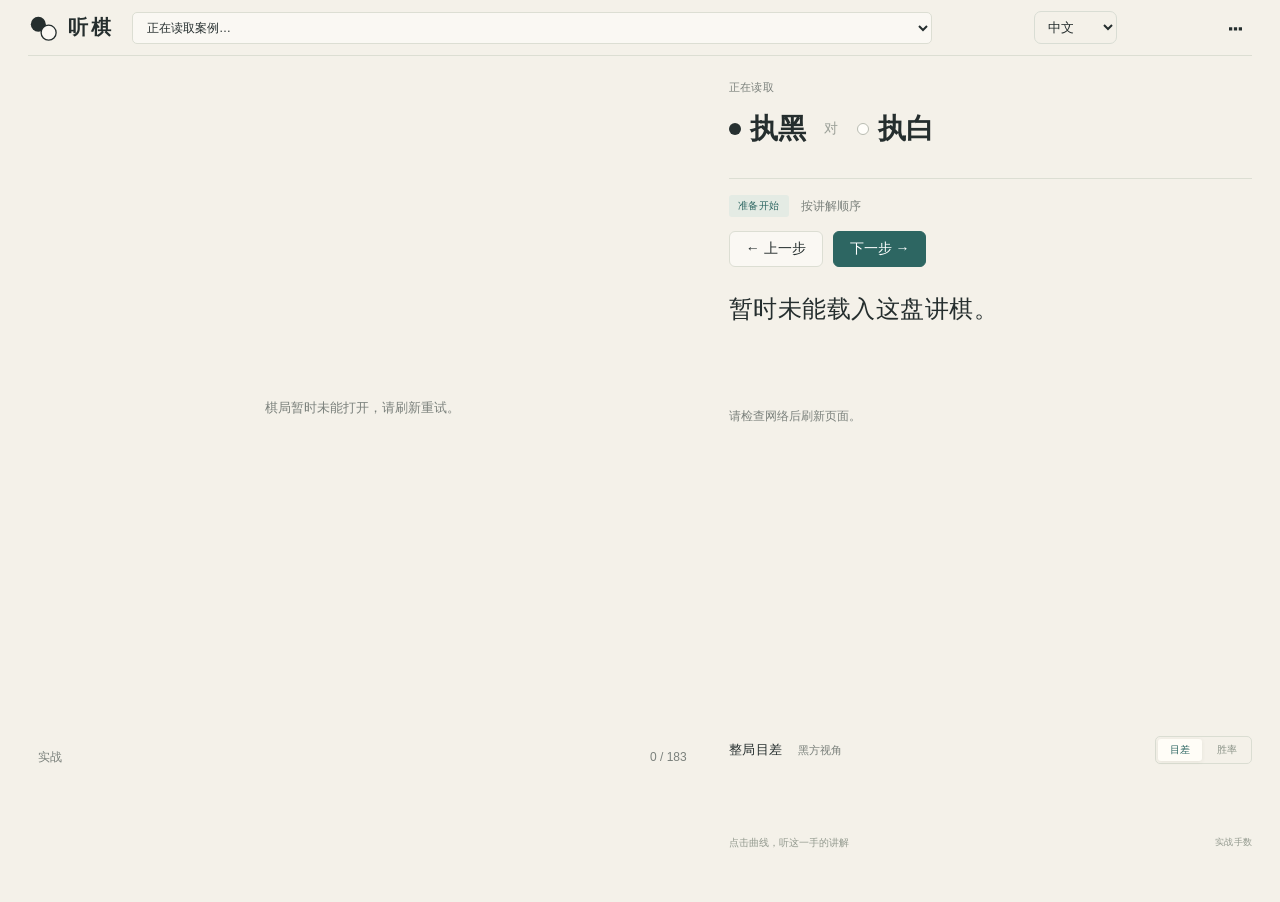
==== index.html @ 72b64e88 "Make review manual, spacious, and automatically resumed" ====
<!doctype html>
<html lang="zh-CN">
<head>
<meta charset="utf-8">
<meta name="viewport" content="width=device-width,initial-scale=1">
<meta name="theme-color" content="#f4f1e9">
<meta name="description" content="逐步审阅棋局与变化，直接修改讲解，自动保存修改与上次位置。">
<title>听棋 · 申真谞与杨楷文</title>
<link rel="icon" href="favicon.svg" type="image/svg+xml">
<link rel="stylesheet" href="styles.css?v=20261025-review-layout2">
</head>
<body>
<div class="app">
<header class="topbar">
  <a class="brand" href="./" aria-label="听棋首页"><svg viewBox="0 0 32 32" aria-hidden="true"><circle cx="11" cy="12" r="8" fill="currentColor"/><circle cx="22" cy="21" r="8" fill="#faf8f3" stroke="currentColor" stroke-width="1.4"/></svg><span>听棋</span></a>
  <label class="case-picker"><span class="sr-only">选择讲棋案例</span><select id="case-select" aria-label="选择讲棋案例"><option>正在读取案例…</option></select></label>
  <select id="language" class="language-picker" aria-label="讲解语言 / Language"><option value="zh">中文</option><option value="en">English</option></select>
  <details class="tools-menu"><summary aria-label="更多工具">⋯</summary><div class="tools-menu-content">
    <a id="video-link" target="_blank" rel="noopener">原视频 ↗</a>
    <button id="review-toggle" type="button" aria-pressed="false">备选原话与落点修正</button>
    <button id="backup-review" type="button" title="保存一份修改备份，换电脑时可恢复">备份修改</button>
    <button id="restore-review" type="button">恢复修改备份</button>
    <button id="source-button" type="button">棋谱与分析来源</button>
  </div></details>
</header>
<main class="workspace" aria-label="棋谱审阅">
  <section class="board-stage" aria-label="只读棋盘">
    <div id="board" class="board-host"><p class="loading" role="status">正在打开棋局…</p></div>
    <div class="board-foot"><span id="board-context">实战</span><span id="board-move">0 / 183</span></div>
  </section>
  <aside class="lecture-panel">
    <div class="game-heading"><p class="eyebrow"><span id="game-event">正在读取</span> <span id="game-date"></span></p>
      <h1><span><i class="stone-dot black"></i><span id="black-name">执黑</span></span><em>对</em><span><i class="stone-dot white"></i><span id="white-name">执白</span></span></h1>
      <p id="game-result" class="game-result"></p>
    </div>
    <section class="transcript" aria-label="当前讲解">
      <div class="caption-top"><span id="segment-badge" class="badge">准备开始</span><span id="segment-label" class="segment-label">按讲解顺序</span></div>
      <nav class="review-navigation" aria-label="手动切换讲解"><button id="previous" type="button" aria-label="上一步">← 上一步</button><button id="next" type="button" aria-label="下一步">下一步 →</button><span id="review-progress" class="review-progress" role="status"></span></nav>
      <p id="comment" class="comment" aria-live="polite" contenteditable="plaintext-only" role="textbox" aria-label="直接编辑当前注释" aria-multiline="true" spellcheck="false">从实战到变化，跟着讲解一路看下去。</p>
      <p id="segment-detail" class="segment-detail"></p>
    </section>
    <section class="key-section" aria-label="关键手快捷入口"><div class="section-heading"><h2 id="key-heading">从关键手看起</h2><span id="key-hint">点击直接跳转</span></div><div id="key-moves" class="key-grid"></div></section>
  </aside>
</main>
<section class="analysis" aria-label="全局形势与跳转">
  <div class="analysis-heading"><div><h2 id="chart-heading">整局目差</h2><span id="evaluation">黑方视角</span></div><div class="chart-modes" role="group" aria-label="曲线类型"><button id="mode-score" type="button" aria-pressed="true">目差</button><button id="mode-winrate" type="button" aria-pressed="false">胜率</button></div></div>
  <div id="chart-wrap" class="chart-wrap"><svg id="chart" viewBox="0 0 1100 98" preserveAspectRatio="none" tabindex="0" role="slider" aria-label="形势曲线，点击或左右键选择实战手数" aria-valuemin="1" aria-valuemax="183" aria-valuenow="1"></svg><div id="chart-tooltip" class="chart-tooltip" hidden></div></div>
  <div class="analysis-foot"><span id="analysis-hint">点击曲线，听这一手的讲解</span><span id="analysis-credit">实战手数</span></div>
</section>
</div>
<dialog id="review-tools-dialog"><div class="dialog-top"><h2>备选原话与落点修正</h2><button id="close-review-tools" type="button" aria-label="关闭辅助工具">×</button></div><section id="review-editor" aria-label="人工配句与注释编辑" hidden></section></dialog>
<dialog id="source-dialog" aria-labelledby="source-title">
  <div class="dialog-top"><h2 id="source-title">关于这盘讲棋</h2><button id="close-source" class="icon-button" type="button" aria-label="关闭">×</button></div>
  <p>讲解文字整理自明玥谈棋，按讲解顺序播放实战与变化。棋盘只用于观看。</p>
  <p>当前使用中英文本讲解，暂停合成配音。开场和收尾不进入棋局注释；棋手姓名在注释中改为黑白双方，原始转录和修改记录另存备查。英文为原注释的翻译，仍待人工审阅。</p>
  <dl><div><dt>当前内容</dt><dd id="coverage"></dd></div><div><dt>形势分析</dt><dd id="analysis-description"></dd></div></dl>
  <p class="source-links"><a id="analysis-source" target="_blank" rel="noopener">分析来源 ↗</a><a id="game-source" target="_blank" rel="noopener">实战棋谱 ↗</a><a id="lecture-source" target="_blank" rel="noopener">讲解来源 ↗</a><a id="sgf-download" download>下载注释谱 ↓</a></p>
  <p class="fine-print">原话与手数对应仍供人工审阅。讲者提到的AI数值保留在原文中，与图表的数据分别注明来源。</p>
</dialog>
<div id="notice" class="notice" role="status" hidden></div>
<script type="module" src="app.mjs?v=20261025-review-layout2"></script>
</body>
</html>
---- styles.css ----
:root{color-scheme:light;--paper:#f4f1e9;--panel:#faf8f3;--ink:#252e2e;--muted:#7b817c;--line:#dcded3;--accent:#2d6662;--soft:#e4ebe4;--loss:#b86643;font-family:Inter,"Segoe UI","Microsoft YaHei",sans-serif}*{box-sizing:border-box}body{margin:0;background:var(--paper);color:var(--ink)}button,input,select{font:inherit}button,a,input,select{-webkit-tap-highlight-color:transparent}button{cursor:pointer}button:focus-visible,a:focus-visible,input:focus-visible,select:focus-visible,svg:focus-visible{outline:2px solid var(--accent);outline-offset:4px}button:disabled{opacity:.3;cursor:default}button{border:0;color:inherit;background:transparent}a{color:var(--accent)}.app{max-width:1600px;margin:auto;height:100dvh;min-height:620px;display:grid;grid-template-rows:64px minmax(0,1fr)174px}.topbar{margin:0 40px;border-bottom:1px solid var(--line);display:flex;align-items:center;gap:26px}.brand{color:var(--ink);text-decoration:none;display:flex;align-items:center;gap:10px;font-size:20px;font-weight:650;letter-spacing:3px}.brand svg{height:30px;width:30px}.topline{color:var(--muted);font-size:12px;letter-spacing:1.5px}.text-button{margin-left:auto;color:var(--muted);font-size:12px;padding:10px 0}.text-button span{margin-left:8px}.workspace{min-height:0;padding:24px 40px 8px;display:grid;grid-template-columns:minmax(0,1.3fr) minmax(320px,.85fr);grid-template-rows:minmax(0,1fr)52px;gap:12px 40px}.board-stage{position:relative;min-height:0;padding-bottom:24px;display:flex;align-items:center;justify-content:center}.board-host{height:100%;width:100%;display:flex;align-items:center;justify-content:center}.board-host>svg{height:100%;width:100%;max-width:690px;overflow:visible;user-select:none}.board-foot{position:absolute;bottom:0;left:50%;transform:translateX(-50%);width:min(100%,630px);display:flex;align-items:center;justify-content:space-between;padding:0 16px;color:var(--muted);font-size:11px;font-variant-numeric:tabular-nums}.lecture-panel{min-height:0;display:flex;flex-direction:column;padding:8px 2px 0}.eyebrow{font-size:11px;letter-spacing:1px;color:var(--muted);margin:0 0 15px}.eyebrow span{letter-spacing:.4px;margin-left:16px}h1{font-size:28px;letter-spacing:.3px;display:flex;align-items:center;gap:18px;margin:0;font-weight:600}h1>span{display:flex;align-items:center;gap:9px}h1 em{font-weight:400;font-size:14px;color:#9ba098;font-style:normal}.stone-dot{width:12px;height:12px;display:inline-block;flex:none;border-radius:50%}.stone-dot.black{background:#263030}.stone-dot.white{background:#fffefa;border:1px solid #b9bcb2}.game-result{font-size:11px;color:var(--muted);margin:14px 0 0}.tiny-dot{padding:0 6px;color:#b7bcb2}.transcript{border-top:1px solid var(--line);margin-top:24px;padding-top:19px;min-height:0;flex:1;display:flex;flex-direction:column}.caption-top{display:flex;align-items:center;gap:12px;flex-wrap:wrap}.badge{background:var(--soft);color:var(--accent);padding:4px 9px;border-radius:3px;font-size:10px;letter-spacing:.5px}.badge.variation{background:#ede5d6;color:#8d6d3c}.segment-label{font-size:12px;color:var(--muted)}.comment{font-family:"Noto Serif SC","Songti SC","SimSun",serif;font-size:clamp(20px,1.9vw,27px);line-height:1.8;letter-spacing:.5px;margin:17px 0 8px;overflow:auto;overscroll-behavior:contain;min-height:0;scrollbar-width:thin;scrollbar-color:#c4c9be transparent;white-space:pre-line}.segment-detail{font-size:11px;line-height:1.65;color:var(--muted);margin:0 0 12px;flex-shrink:0}.section-heading{display:flex;justify-content:space-between;align-items:center;margin:12px 0}.section-heading h2{font-size:12px;letter-spacing:.5px;font-weight:500;margin:0}.section-heading>span{font-size:10px;color:#92978f}.key-grid{display:grid;grid-template-columns:repeat(3,1fr);gap:7px}.key-grid button{text-align:left;background:rgba(255,255,255,.42);border:1px solid #e3e3d9;border-radius:5px;padding:9px 10px;transition:background .15s,border-color .15s;min-width:0}.key-grid button:hover{border-color:#a9bcb0;background:#eef1e8}.key-grid button.active{border-color:var(--accent);background:#e5ece4}.key-primary{font-size:12px;display:flex;align-items:center;gap:5px;white-space:nowrap}.key-primary .stone-dot{width:8px;height:8px}.key-loss{display:block;font-size:10px;color:var(--loss);margin-top:5px}.narrator{display:flex;align-items:center;gap:7px;font-size:10px;color:#8a9089;margin-top:20px;padding-bottom:5px}.narrator-voice{margin-left:auto;color:#969d94}.sound-bars{display:flex;align-items:center;gap:2px;height:13px}.sound-bars i{display:block;background:#83978a;width:2px;height:6px;border-radius:2px}.sound-bars i:nth-child(2){height:11px}.playing .sound-bars i{animation:bar .9s ease-in-out infinite alternate}.playing .sound-bars i:nth-child(2){animation-delay:.3s}.playing .sound-bars i:nth-child(3){animation-delay:.6s}@keyframes bar{to{height:3px}}.transport{grid-column:1/-1;display:flex;align-items:center;gap:24px;border-top:1px solid var(--line);padding-top:6px;min-width:0}.transport-buttons{display:flex;gap:11px;align-items:center}.icon-button{display:inline-flex;justify-content:center;align-items:center;width:32px;height:32px;flex-shrink:0;border-radius:50%;color:#6f7b72}.icon-button:hover{background:#e7eae0}.icon-button svg{width:18px;height:18px}.play-button{background:var(--accent);color:#fffefa;display:flex;align-items:center;justify-content:center;flex:none;width:42px;height:42px;border-radius:50%;box-shadow:0 3px 8px #264e401a}.play-button:hover{background:#245b58}.play-button svg{width:20px;height:20px}.seek-group{display:flex;align-items:center;gap:18px;min-width:0;flex:1}input[type=range]{accent-color:var(--accent);height:18px;cursor:pointer;min-width:40px;width:100%}.clock{font-size:10px;color:var(--muted);font-variant-numeric:tabular-nums;white-space:nowrap;min-width:88px}.transport-tools{display:flex;gap:6px;align-items:center}.speed-control select{font-size:11px;background:transparent;color:#657468;border:0;padding:7px 3px;cursor:pointer;min-width:58px}.analysis{padding:7px 40px 15px;min-height:0}.analysis-heading{display:flex;align-items:center;justify-content:space-between;margin-bottom:5px}.analysis-heading>div:first-child{display:flex;align-items:baseline;gap:15px}.analysis h2{font-size:12px;font-weight:550;letter-spacing:.5px;margin:0}.analysis-heading #evaluation{font-size:11px;color:var(--muted);font-variant-numeric:tabular-nums}.chart-modes{display:flex;align-items:center;gap:3px;border:1px solid #daddd2;border-radius:5px;padding:2px}.chart-modes button{font-size:10px;padding:4px 12px;border-radius:3px;color:#858e83}.chart-modes button[aria-pressed=true]{background:#fffdf7;color:var(--accent);box-shadow:0 1px 4px #35423112}.chart-wrap{height:103px;position:relative}.chart-wrap svg{width:100%;height:100%;overflow:visible;touch-action:pan-y;cursor:crosshair}.chart-grid{stroke:#dedfd4;stroke-width:.7;vector-effect:non-scaling-stroke}.chart-axis-label{fill:#929a90;font-size:9px}.chart-line{fill:none;stroke:var(--accent);stroke-width:1.8;stroke-linejoin:round;stroke-linecap:round;vector-effect:non-scaling-stroke}.chart-cursor{stroke:#7b9180;stroke-width:1;stroke-dasharray:3 3;vector-effect:non-scaling-stroke}.chart-current{fill:var(--paper);stroke:var(--accent);stroke-width:2;vector-effect:non-scaling-stroke}.chart-loss{fill:#b86c4c;stroke:var(--paper);stroke-width:1.4;vector-effect:non-scaling-stroke}.chart-tooltip{position:absolute;z-index:5;pointer-events:none;background:#273b34;color:#fffef9;font-size:11px;line-height:1.8;padding:8px 11px;border-radius:5px;box-shadow:0 4px 20px #152c2b1a;white-space:nowrap;top:-56px;max-width:260px}.analysis-foot{display:flex;justify-content:space-between;font-size:10px;color:#92998e;margin:2px 0 0}.analysis-foot span:last-child{font-size:9px;letter-spacing:.2px}.loading{color:var(--muted);font-size:13px}.notice{position:fixed;bottom:22px;left:50%;transform:translateX(-50%);max-width:90vw;border-radius:6px;padding:12px 18px;background:#314c40;color:white;font-size:12px;box-shadow:0 5px 20px #1233;z-index:15}dialog{width:min(520px,92vw);max-height:85dvh;overflow:auto;background:var(--panel);color:var(--ink);padding:25px 28px;border:1px solid #d6dbcf;border-radius:12px;box-shadow:0 20px 100px #26382b33}dialog::backdrop{background:#23362c44;backdrop-filter:blur(3px)}.dialog-top{display:flex;justify-content:space-between;align-items:center}.dialog-top h2{font-size:20px;margin:0}.dialog-top .icon-button{font-size:26px}dialog p,dialog dd{font-size:13px;line-height:1.9;color:#637064}dialog dt{font-size:12px;font-weight:600;margin-top:17px}dialog dd{margin:6px 0 0}.source-links{display:flex;gap:22px}.source-links a{font-size:12px;text-decoration:none}dialog .fine-print{font-size:11px;color:#8d978a;margin-top:24px}.sr-only{position:absolute;width:1px;height:1px;padding:0;overflow:hidden;clip:rect(0,0,0,0);white-space:nowrap;border:0}
@media(min-height:920px){.app{grid-template-rows:72px minmax(0,1fr)185px}.workspace{padding-top:32px;padding-bottom:16px}.comment{font-size:27px}.key-grid button{padding:13px}.chart-wrap{height:112px}}
@media(max-width:1000px){.topbar{margin:0 24px}.workspace{padding-left:24px;padding-right:24px;grid-template-columns:minmax(0,1fr) minmax(280px,.85fr);column-gap:24px}.analysis{padding-left:24px;padding-right:24px}.topline{display:none}h1{font-size:23px;gap:12px}.eyebrow span{display:block;margin:7px 0 0}.transcript{margin-top:17px}.narrator-voice{display:none}.key-grid button{padding:8px}.key-primary{font-size:11px}.transport{gap:12px}.transport-buttons{gap:5px}.seek-group{gap:10px}.comment{font-size:21px}}
@media(max-width:700px){.app{grid-template-rows:50px minmax(0,1fr)145px;min-height:710px}.topbar{margin:0 16px}.brand{font-size:18px;gap:8px}.brand svg{height:25px;width:25px}.workspace{padding:10px 14px 7px;grid-template-columns:1fr;grid-template-rows:minmax(230px,1fr)minmax(124px,.46fr)50px;gap:10px}.board-stage{padding-bottom:20px}.board-foot{font-size:10px;max-width:430px;padding:0 8px}.lecture-panel{position:relative;padding:0;min-width:0}.game-heading{display:flex;align-items:center;gap:12px}.eyebrow{font-size:10px;margin:0}.eyebrow span{display:none}h1{font-size:17px;gap:9px;white-space:nowrap}h1>span{gap:5px}h1 em{font-size:11px}.stone-dot{width:9px;height:9px}.game-result{display:none}.transcript{border-top:0;margin-top:10px;padding:0;min-height:0}.caption-top{gap:8px}.badge{font-size:9px;padding:3px 7px}.segment-label{font-size:10px}.comment{font-size:18px;line-height:1.65;margin:7px 0 3px;letter-spacing:.2px}.segment-detail{font-size:10px;margin:0}.key-section,.narrator{display:none}.transport{grid-column:1;border-top:1px solid var(--line);gap:9px}.transport-buttons{gap:0}.play-button{width:38px;height:38px}.icon-button{width:29px;height:29px}.secondary-control{display:none}.transport-tools{gap:0}.speed-control select{font-size:10px;min-width:49px;padding:7px 0}.seek-group{gap:4px;position:relative;padding-bottom:13px}.clock{position:absolute;bottom:0;right:0;font-size:8px;min-width:auto}.transport-buttons .icon-button svg{width:15px;height:15px}.analysis{padding:6px 16px 11px}.analysis-heading{margin-bottom:0}.analysis h2{font-size:11px}.analysis-heading #evaluation{font-size:10px}.analysis-heading>div:first-child{gap:9px}.chart-wrap{height:89px}.chart-modes button{font-size:9px;padding:4px 10px}.analysis-foot{font-size:9px}.analysis-foot span:last-child{font-size:8px}.analysis-foot .tiny-dot{padding:0 3px}.chart-tooltip{font-size:10px;top:-50px}.source-links{gap:15px}}
@media(max-width:700px){.app{min-height:560px}.workspace{grid-template-rows:minmax(180px,1fr)minmax(105px,.46fr)50px}}
.board-host svg g[fill="#927345"]{font-size:var(--board-coord-size,12px)}
.case-picker{min-width:0;max-width:540px;flex:1}.case-picker select{max-width:100%;width:100%;border:1px solid var(--line);border-radius:5px;color:var(--ink);background:var(--panel);padding:7px 10px;font-size:12px;text-overflow:ellipsis}.source-links{flex-wrap:wrap}.eyebrow #game-event{margin-left:0;display:inline}.chart-modes[hidden],.source-links a[hidden]{display:none}@media(max-width:700px){.topbar{gap:12px}.case-picker select{font-size:10px;padding:6px;max-width:100%}.eyebrow{display:none}.text-button{font-size:10px;white-space:nowrap}.text-button span{margin-left:2px}}
@media(prefers-reduced-motion:reduce){*,*::before,*::after{animation:none!important;transition:none!important}}
.segment-detail:empty{display:none}
.language-picker{border:1px solid #d9ddd4;border-radius:7px;background:transparent;color:inherit;padding:7px 9px;font:inherit;font-size:13px;max-width:105px}html[lang=en] .comment{font-family:Segoe UI,system-ui,sans-serif;font-size:21px;line-height:1.65}html[lang=en] .narrator{font-size:11px}@media(max-width:700px){.language-picker{max-width:88px;padding:6px}.topbar{gap:8px}html[lang=en] .comment{font-size:18px}}
@media(min-width:701px) and (max-height:800px){.transcript{margin-top:12px;padding-top:12px;min-height:140px}.comment{font-size:21px;line-height:1.65;margin:10px 0 6px;min-height:70px}.key-grid{grid-template-columns:repeat(6,minmax(0,1fr));gap:4px}.key-grid button{padding:6px 4px}.key-primary{font-size:11px;gap:4px}.key-primary .stone-dot{width:7px;height:7px}.key-primary span{display:none}.key-loss{font-size:9px;margin-top:3px;white-space:nowrap}.section-heading{margin:7px 0}.section-heading>span{display:none}.narrator{margin-top:12px}}
@media(min-width:701px) and (max-height:680px){.key-section,.narrator{display:none}.transcript{min-height:145px}}


.review-toggle{border:1px solid var(--line);border-radius:6px;padding:7px 12px;font-size:12px;white-space:nowrap}.review-toggle[aria-pressed=true]{background:var(--accent);color:white}.edit-mode .transcript,.edit-mode .key-section{display:none}.edit-mode .game-heading{padding-bottom:5px}.edit-mode .game-result{display:none}.edit-mode .eyebrow{margin-bottom:6px}.edit-mode h1{font-size:21px}.edit-mode .app{min-height:760px}.edit-mode .workspace{padding-top:12px}.edit-mode #board svg{cursor:crosshair}#review-editor[hidden]{display:none}#review-editor{display:flex;flex:1;min-height:0;flex-direction:column;gap:7px;margin-top:10px;font-size:12px}.review-toolbar,.review-finder,.review-heading,.review-card-tools,.review-footer{display:flex;gap:7px;align-items:center}.review-toolbar select:first-child{min-width:0;flex:1}.review-toolbar select,.review-finder input,.review-finder select{background:var(--panel);border:1px solid var(--line);border-radius:5px;padding:6px;font-size:11px}.review-toolbar button,.review-footer button,.review-card-tools button{background:var(--soft);padding:5px 8px;border-radius:4px;white-space:nowrap;font-size:11px}.review-source{color:var(--muted);font-size:11px;display:flex;gap:12px;align-items:center;flex-wrap:wrap}.review-source label{cursor:pointer}.review-source input{max-width:130px;font-size:9px}.review-source video{width:100%;max-height:155px}.review-source video[hidden]{display:none}.review-heading{justify-content:space-between}.review-heading span,.review-status{color:var(--muted);font-size:10px}.review-current{max-height:135px;overflow:auto;flex-shrink:0;border-bottom:1px solid var(--line)}.review-pool{flex:1;min-height:110px;overflow:auto;padding-right:5px;overscroll-behavior:contain}.review-card{background:var(--panel);border:1px solid var(--line);border-radius:6px;margin-bottom:7px;padding:6px}.review-card textarea{box-sizing:border-box;width:100%;border:0;background:transparent;resize:vertical;font:inherit;line-height:1.6;min-height:40px;outline-offset:0}.review-card-tools button:first-child{background:var(--accent);color:white}.review-card-tools button:nth-child(2){margin-left:auto;background:transparent;color:var(--muted)}.review-finder input{flex:1;min-width:0}.review-empty{color:var(--muted);margin:6px 0;font-size:11px}.review-footer{flex-wrap:wrap}.review-status{margin:0}@media(max-width:700px){.edit-mode .app{height:auto;min-height:100dvh;display:block}.edit-mode .topbar{height:55px}.edit-mode .workspace{display:flex;flex-direction:column}.edit-mode .board-stage{height:390px;flex-shrink:0}.edit-mode .lecture-panel{height:650px;flex-shrink:0;width:100%}.edit-mode .analysis{height:130px}.edit-mode .transport{height:48px;width:100%}.review-toggle{padding:5px}.review-source video{max-height:180px}}
/* Direct annotation edits and explicit, per-segment review progress. */
.comment[contenteditable]{outline:none;white-space:pre-wrap;cursor:text;border-radius:5px;min-height:2em;}
.comment[contenteditable]:focus{box-shadow:0 0 0 2px #9aafa1;background:#fffdf7;}
.review-progress{display:flex;flex-wrap:wrap;gap:7px;align-items:center;font-size:12px;margin:10px 0;}
.review-progress button{font:inherit;border:1px solid #d9dace;background:#faf8f2;border-radius:5px;padding:5px 9px;cursor:pointer;}
.review-progress button[aria-pressed="true"]{background:#dce8dd;}

/* Review workspace: board and editable prose determine the layout. */
html,body{height:auto;overflow:auto;}
.app{max-width:none;height:auto;min-height:100dvh;display:block;}
.topbar{height:56px;margin:0 28px;gap:18px;}
.case-picker{flex:1;max-width:800px;margin-right:auto;}
.workspace{display:grid;grid-template-columns:minmax(0,1.15fr) minmax(390px,.9fr);grid-template-rows:auto;align-items:start;gap:32px;padding:18px 28px 28px;min-height:0;}
.board-stage{position:sticky;top:16px;display:flex;flex-direction:column;align-items:center;justify-content:flex-start;height:auto;padding:0;min-height:0;}
.board-host{width:min(100%,calc(100dvh - 210px));height:auto;aspect-ratio:1;flex:none;}
.board-host svg{display:block;width:100%;height:100%;max-width:none;max-height:none;}
.board-foot{position:static;transform:none;width:min(100%,calc(100dvh - 210px));max-width:none;padding:6px 10px;font-size:12px;}
.lecture-panel{display:block;min-height:0;overflow:visible;padding:6px 0 24px;}
.game-heading{display:block;}.game-heading h1{font-size:28px;}.game-result{display:block;margin-top:10px;}
.transcript{display:block;flex:none;margin-top:20px;padding-top:16px;min-height:0;overflow:visible;}
.comment,.comment[contenteditable]{display:block;flex:none;height:auto;max-height:none;min-height:100px;overflow:visible;resize:none;font-size:24px;line-height:1.9;margin:20px 0;white-space:pre-wrap;overflow-wrap:anywhere;}
.segment-detail{font-size:12px;line-height:1.6;}.key-section{display:none;}
.review-navigation{display:flex;align-items:center;flex-wrap:wrap;gap:10px;margin-top:14px;}
.review-navigation button{border:1px solid var(--line);border-radius:6px;padding:8px 16px;background:var(--panel);font-size:14px;}
.review-navigation button#next{background:var(--accent);border-color:var(--accent);color:white;}
.review-progress{display:block;margin:0 0 0 auto;font-size:11px;color:var(--muted);}
.board-stage .analysis{width:min(100%,calc(100dvh - 210px));height:auto;padding:8px 0 0;margin-top:8px;}
.board-stage .analysis-heading h2{font-size:12px;}.board-stage .analysis-heading{margin-bottom:2px;}
.board-stage .chart-wrap{height:48px;}.board-stage .analysis-foot{font-size:10px;margin-top:2px;}
.tools-menu{position:relative;margin-left:auto;}.tools-menu summary{list-style:none;font-size:26px;line-height:1;padding:6px 10px;cursor:pointer;}.tools-menu summary::-webkit-details-marker{display:none;}
.tools-menu-content{position:absolute;right:0;top:38px;z-index:20;width:220px;padding:8px;background:var(--panel);border:1px solid var(--line);box-shadow:0 8px 26px #253b2918;border-radius:8px;}
.tools-menu-content>a,.tools-menu-content>button{display:block;width:100%;text-align:left;padding:10px;font-size:13px;text-decoration:none;color:var(--ink);border-radius:4px;}.tools-menu-content>a:hover,.tools-menu-content>button:hover{background:var(--soft);}
#review-tools-dialog{width:min(680px,92vw);max-height:85dvh;border:1px solid var(--line);border-radius:10px;padding:22px;background:var(--paper);}
#review-tools-dialog #review-editor{display:flex;max-height:65dvh;min-height:300px;}#review-tools-dialog #review-editor[hidden]{display:none;}
@media(min-width:1800px){.workspace{padding-left:40px;padding-right:40px;gap:44px;}.comment{font-size:26px;}}
@media(max-width:950px){.workspace{grid-template-columns:1fr;padding:14px 18px;gap:18px;}.board-stage{position:static;}.board-host,.board-foot,.board-stage .analysis{width:min(100%,650px);}.topbar{margin:0 18px;gap:10px;}.lecture-panel{width:100%;}.comment{font-size:22px;}.game-heading h1{font-size:25px;}}

/* The analysis uses the spare lower-right area, leaving the board its full height. */
.board-host,.board-foot{width:min(100%,calc(100dvh - 110px));}
.lecture-panel{display:flex;flex-direction:column;min-height:calc(100dvh - 100px);}
.game-heading,.transcript{flex:none;}
.lecture-panel>.analysis{width:100%;height:auto;min-height:115px;flex:none;margin-top:auto;padding:28px 0 0;}
.lecture-panel .chart-wrap{height:65px;}
.lecture-panel .analysis-heading h2{font-size:13px;}
.lecture-panel .analysis-foot{font-size:10px;}
.board-host svg,.comment{animation:none;transition:none;}
@media(max-width:950px){.board-host,.board-foot{width:min(100%,650px);}.lecture-panel{min-height:0;}.lecture-panel>.analysis{margin-top:24px;}}
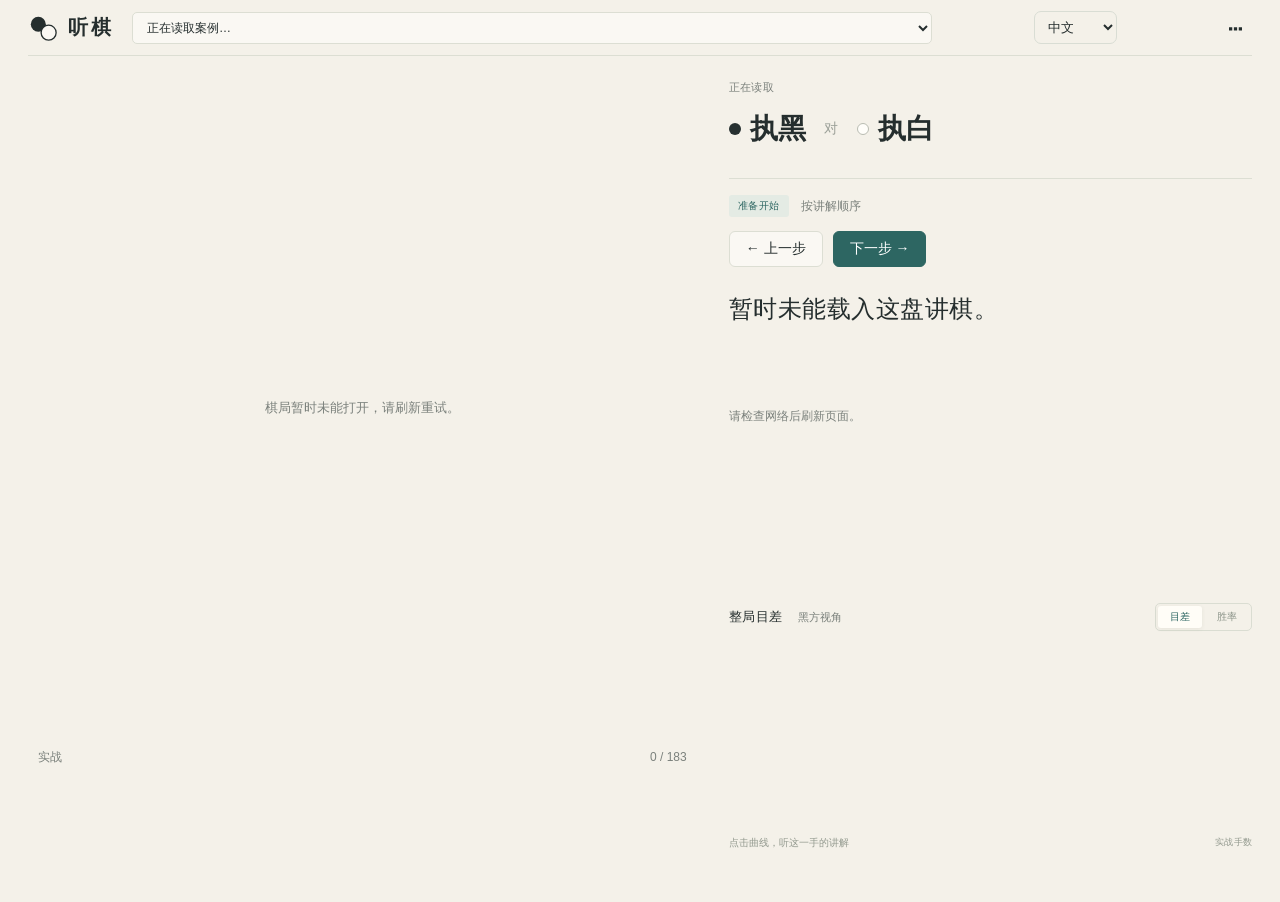
==== commit 0af62cb0: "Make review manual, spacious, and automatically resumed" ====
--- a/index.html
+++ b/index.html
@@ -7,7 +7,7 @@
 <meta name="description" content="逐步审阅棋局与变化，直接修改讲解，自动保存修改与上次位置。">
 <title>听棋 · 申真谞与杨楷文</title>
 <link rel="icon" href="favicon.svg" type="image/svg+xml">
-<link rel="stylesheet" href="styles.css?v=20261025-review-layout2">
+<link rel="stylesheet" href="styles.css?v=20261025-multimark2">
 </head>
 <body>
 <div class="app">
@@ -20,6 +20,7 @@
     <button id="review-toggle" type="button" aria-pressed="false">备选原话与落点修正</button>
     <button id="backup-review" type="button" title="保存一份修改备份，换电脑时可恢复">备份修改</button>
     <button id="restore-review" type="button">恢复修改备份</button>
+    <button id="candidate-export" type="button">导出训练候选</button>
     <button id="source-button" type="button">棋谱与分析来源</button>
   </div></details>
 </header>
@@ -58,7 +59,7 @@
   <p class="fine-print">原话与手数对应仍供人工审阅。讲者提到的AI数值保留在原文中，与图表的数据分别注明来源。</p>
 </dialog>
 <div id="notice" class="notice" role="status" hidden></div>
-<script type="module" src="app.mjs?v=20261025-review-layout2"></script>
+<script type="module" src="app.mjs?v=20261025-multimark2"></script>
 </body>
 </html>
 
--- a/styles.css
+++ b/styles.css
@@ -60,3 +60,14 @@
 .lecture-panel .analysis-foot{font-size:10px;}
 .board-host svg,.comment{animation:none;transition:none;}
 @media(max-width:950px){.board-host,.board-foot{width:min(100%,650px);}.lecture-panel{min-height:0;}.lecture-panel>.analysis{margin-top:24px;}}
+.annotation-tools{display:flex;align-items:center;flex-wrap:wrap;gap:7px;margin:12px 0;font-size:12px;}
+.annotation-tools[hidden],.annotation-list[hidden]{display:none;}
+.annotation-tools button{border:1px solid var(--line);padding:5px 9px;border-radius:5px;}
+.annotation-tools button[aria-pressed=true]{background:var(--accent);color:white;border-color:var(--accent);}
+.annotation-tools>span{flex-basis:100%;color:var(--accent);line-height:1.7;}
+.annotation-list{display:flex;gap:7px;flex-wrap:wrap;margin:8px 0 14px;font-size:12px;}
+.annotation-chip{display:inline-flex;gap:8px;align-items:center;border:1px solid #dfc6ae;border-radius:5px;background:#f8eddf;padding:5px 8px;}
+.annotation-chip button{font-size:17px;line-height:1;padding:0 2px;}
+.lecture-panel .chart-wrap{height:clamp(185px,22vh,250px);}
+.lecture-panel>.analysis{min-height:0;padding-top:28px;}
+.chart-axis-label{font-size:11px;}.chart-line{stroke-width:2;}
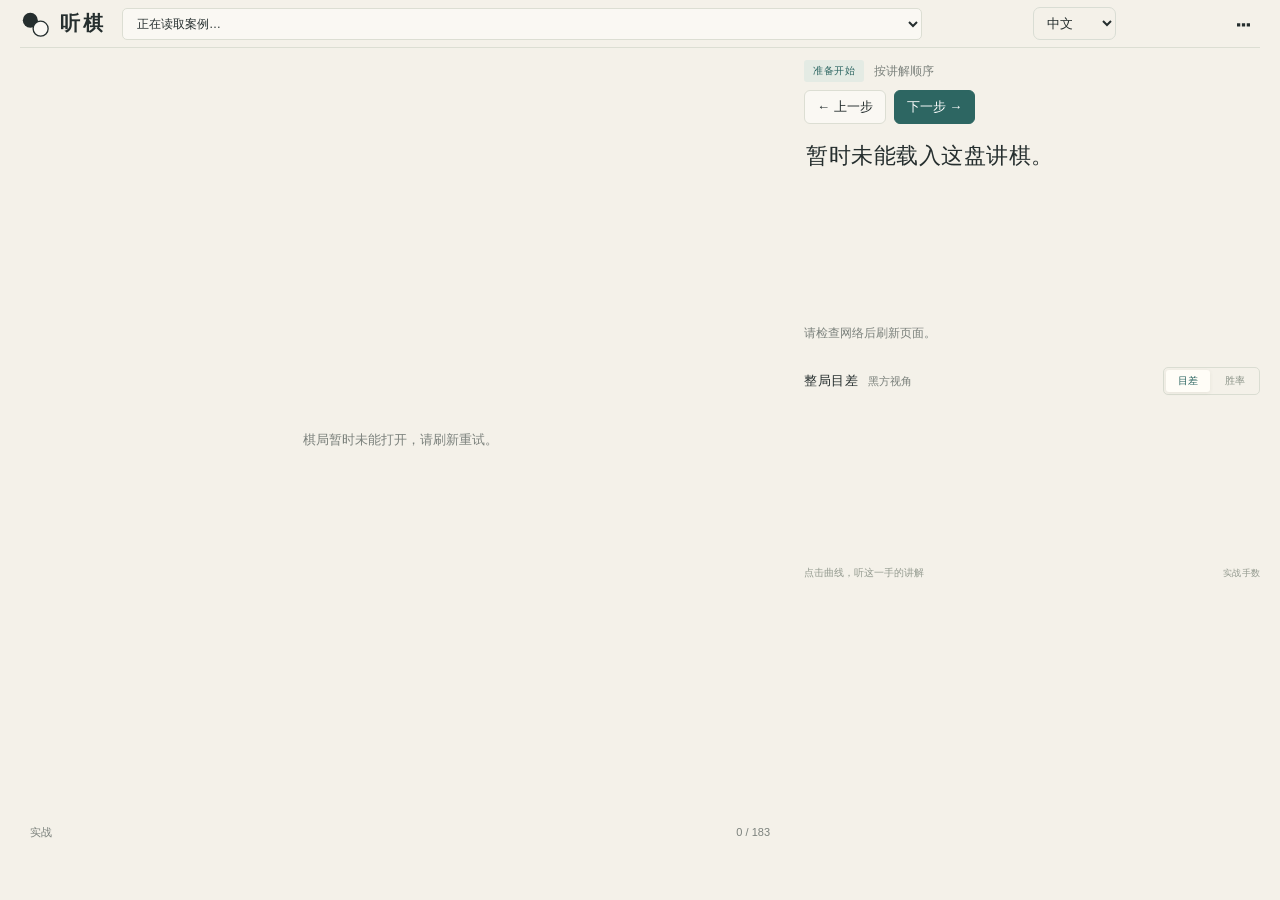
==== commit e0945677: "Add Chinese LG Cup lecture review and preserve existing cases" ====
--- a/index.html
+++ b/index.html
@@ -7,7 +7,7 @@
 <meta name="description" content="逐步审阅棋局与变化，直接修改讲解，自动保存修改与上次位置。">
 <title>听棋 · 申真谞与杨楷文</title>
 <link rel="icon" href="favicon.svg" type="image/svg+xml">
-<link rel="stylesheet" href="styles.css?v=20261025-multimark2">
+<link rel="stylesheet" href="styles.css?v=20261025-layout1">
 </head>
 <body>
 <div class="app">
@@ -59,7 +59,6 @@
   <p class="fine-print">原话与手数对应仍供人工审阅。讲者提到的AI数值保留在原文中，与图表的数据分别注明来源。</p>
 </dialog>
 <div id="notice" class="notice" role="status" hidden></div>
-<script type="module" src="app.mjs?v=20261025-multimark2"></script>
+<script type="module" src="app.mjs?v=20261025-layout1"></script>
 </body>
 </html>
-
--- a/styles.css
+++ b/styles.css
@@ -71,3 +71,257 @@
 .lecture-panel .chart-wrap{height:clamp(185px,22vh,250px);}
 .lecture-panel>.analysis{min-height:0;padding-top:28px;}
 .chart-axis-label{font-size:11px;}.chart-line{stroke-width:2;}
+
+/* Variation tree & interactive branch editor */
+#variation-tree {
+  margin: 14px 0 10px;
+  padding: 12px 14px;
+  background: var(--panel);
+  border: 1px solid var(--line);
+  border-radius: 8px;
+  display: flex;
+  flex-direction: column;
+  gap: 8px;
+}
+.tree-heading {
+  display: flex;
+  align-items: center;
+  justify-content: space-between;
+  gap: 10px;
+  flex-wrap: wrap;
+}
+.tree-title-group {
+  display: flex;
+  align-items: baseline;
+  gap: 10px;
+}
+.tree-title-group strong {
+  font-size: 13px;
+  font-weight: 600;
+  color: var(--ink);
+}
+.tree-hint {
+  font-size: 11px;
+  color: #727a72;
+}
+.tree-actions {
+  display: flex;
+  align-items: center;
+  gap: 6px;
+  flex-wrap: wrap;
+}
+.tree-actions button {
+  background: var(--soft);
+  border: 1px solid var(--line);
+  padding: 5px 9px;
+  border-radius: 5px;
+  font-size: 11px;
+  color: var(--ink);
+  cursor: pointer;
+  transition: background 0.12s, border-color 0.12s;
+}
+.tree-actions button:hover:not(:disabled) {
+  background: #dce5dc;
+  border-color: #adb9ad;
+}
+.tree-actions button[aria-pressed="true"] {
+  background: var(--accent);
+  color: white;
+  border-color: var(--accent);
+}
+.tree-actions button:disabled {
+  opacity: 0.35;
+  cursor: not-allowed;
+}
+.tree-actions .tree-btn-delete {
+  background: #faece7;
+  border-color: #e5cbbe;
+  color: #a84832;
+}
+.tree-actions .tree-btn-delete:hover:not(:disabled) {
+  background: #f4dcd3;
+  border-color: #cb9c8b;
+}
+.tree-status {
+  margin: 0;
+  font-size: 11px;
+  color: var(--accent);
+  background: #edf3ed;
+  padding: 6px 10px;
+  border-radius: 4px;
+  line-height: 1.5;
+}
+.tree-status:empty {
+  display: none;
+}
+.tree-diagram {
+  height: 195px;
+  max-height: 230px;
+  overflow: auto;
+  border: 1px solid var(--line);
+  border-radius: 6px;
+  background: #fcfbf8;
+  padding: 4px;
+  position: relative;
+  scrollbar-width: thin;
+  scrollbar-color: #ccd2c7 transparent;
+}
+.tree-diagram svg {
+  display: block;
+}
+.tree-diagram [data-tree-node] {
+  cursor: pointer;
+}
+.tree-diagram [data-tree-node]:hover circle.node-stone {
+  filter: drop-shadow(0 1px 4px rgba(45, 102, 98, 0.45));
+}
+.tree-related {
+  display: flex;
+  align-items: center;
+  gap: 6px;
+  font-size: 11px;
+  color: var(--muted);
+  flex-wrap: wrap;
+}
+.tree-related button {
+  background: var(--soft);
+  border: 1px solid var(--line);
+  border-radius: 4px;
+  padding: 2px 7px;
+  font-size: 11px;
+}
+.tree-orphans {
+  border-top: 1px dashed var(--line);
+  padding-top: 8px;
+  font-size: 11px;
+  color: var(--muted);
+}
+.tree-orphans summary {
+  cursor: pointer;
+  font-weight: 500;
+  color: var(--loss);
+}
+
+/* Custom Right-Click Context Menu for Board & Tree */
+.tingqi-context-menu {
+  position: fixed;
+  z-index: 9999;
+  background: #ffffff;
+  border: 1px solid #c8cec4;
+  border-radius: 8px;
+  box-shadow: 0 8px 30px rgba(30, 45, 38, 0.22), 0 2px 6px rgba(0,0,0,0.06);
+  padding: 6px;
+  min-width: 200px;
+  display: flex;
+  flex-direction: column;
+  gap: 3px;
+  font-family: inherit;
+  font-size: 12px;
+  animation: menu-fade-in 0.1s ease-out;
+}
+@keyframes menu-fade-in {
+  from { opacity: 0; transform: scale(0.96); }
+  to { opacity: 1; transform: scale(1); }
+}
+.tingqi-context-menu .menu-header {
+  padding: 6px 10px 8px;
+  font-size: 11px;
+  font-weight: 600;
+  color: var(--muted);
+  border-bottom: 1px solid var(--line);
+  margin-bottom: 3px;
+  display: flex;
+  align-items: center;
+  gap: 6px;
+}
+.tingqi-context-menu button {
+  text-align: left;
+  padding: 8px 10px;
+  border-radius: 5px;
+  font-size: 12px;
+  color: var(--ink);
+  cursor: pointer;
+  border: 0;
+  background: transparent;
+  display: flex;
+  align-items: center;
+  gap: 8px;
+  transition: background 0.1s;
+}
+.tingqi-context-menu button:hover {
+  background: #edf2ed;
+}
+.tingqi-context-menu button.delete-btn {
+  color: #c0392b;
+  font-weight: 550;
+}
+.tingqi-context-menu button.delete-btn:hover {
+  background: #faece7;
+}
+
+/* Keep the three review panels beside the board within one desktop viewport. */
+.game-heading{display:none;}
+.tree-hint{display:none;}
+.tree-title-group strong{white-space:nowrap;}
+.tree-related:empty{display:none;}
+@media(min-width:951px){
+  html,body{height:100%;overflow:hidden;}
+  .app{height:100dvh;min-height:0;display:grid;grid-template-rows:48px minmax(0,1fr);}
+  .topbar{height:auto;margin:0 20px;gap:16px;min-width:0;}
+  .workspace{
+    --board-size:min(calc(100dvh - 92px),calc(100vw - 520px));
+    --tree-height:clamp(140px,calc(var(--board-size)*.28),270px);
+    --analysis-height:clamp(170px,calc(var(--board-size)*.30),300px);
+    grid-template-columns:var(--board-size) minmax(0,1fr);
+    grid-template-rows:minmax(0,1fr);
+    align-items:start;gap:24px;padding:12px 20px;min-height:0;
+  }
+  .board-stage{position:static;top:auto;min-width:0;min-height:0;padding:0;align-items:stretch;}
+  .board-host{width:100%;height:auto;aspect-ratio:1;}
+  .board-host>svg{width:100%;height:100%;max-width:none;}
+  .board-foot{position:static;transform:none;width:100%;padding:4px 10px;font-size:11px;line-height:16px;}
+  .lecture-panel{
+    display:grid;grid-template-rows:minmax(0,1fr) var(--tree-height) var(--analysis-height);
+    width:100%;height:var(--board-size);min-width:0;min-height:0;padding:0;gap:12px;
+  }
+  .transcript{display:flex;flex-direction:column;min-width:0;min-height:0;flex:none;margin:0;padding:0;border:0;}
+  .caption-top{flex:none;gap:10px;}
+  .review-navigation{flex:none;margin-top:8px;gap:8px;}
+  .review-navigation button{padding:7px 12px;font-size:13px;}
+  .review-progress{font-size:10px;}
+  .comment,.comment[contenteditable]{
+    flex:1;min-height:0;margin:12px 0 2px;padding:2px;
+    font-size:clamp(17px,calc(var(--board-size)*.029),26px);line-height:1.65;
+    overflow:auto;overscroll-behavior:contain;scrollbar-width:thin;
+  }
+  .annotation-tools{flex:none;margin:6px 0;gap:5px;}
+  .annotation-list{flex:none;margin:4px 0;}
+  #variation-tree{min-height:0;min-width:0;height:100%;margin:0;padding:9px 10px;gap:6px;overflow:hidden;}
+  .tree-heading{flex:none;gap:6px;}
+  .tree-title-group{gap:0;}
+  .tree-title-group strong{font-size:12px;}
+  .tree-actions{gap:4px;}
+  .tree-actions button{padding:4px 7px;font-size:11px;}
+  .tree-delete summary{font-size:11px;white-space:nowrap;cursor:pointer;}
+  .tree-diagram{flex:1;min-height:0;height:auto;max-height:none;overscroll-behavior:contain;}
+  .tree-status{flex:none;padding:3px 6px;font-size:10px;}
+  .tree-related{flex:none;font-size:10px;}
+  .tree-orphans{flex:none;max-height:40%;overflow:auto;}
+  .lecture-panel>.analysis{
+    display:grid;grid-template-rows:auto minmax(0,1fr) auto;
+    width:100%;height:100%;min-height:0;margin:0;padding:0;gap:5px;
+  }
+  .analysis-heading{margin:0;gap:8px;}
+  .analysis-heading>div:first-child{gap:10px;}
+  .lecture-panel .chart-wrap{height:100%;min-height:0;}
+  .analysis-foot{margin:0;line-height:14px;gap:10px;}
+  .analysis-foot span:last-child{white-space:nowrap;}
+}
+@media(min-width:951px) and (max-width:1100px){
+  .workspace{--tree-height:125px;--analysis-height:145px;gap:18px;}
+  .tree-actions button{padding:3px 4px;}
+  .tree-title-group{display:none;}
+  .comment,.comment[contenteditable]{font-size:17px;}
+}
+
+
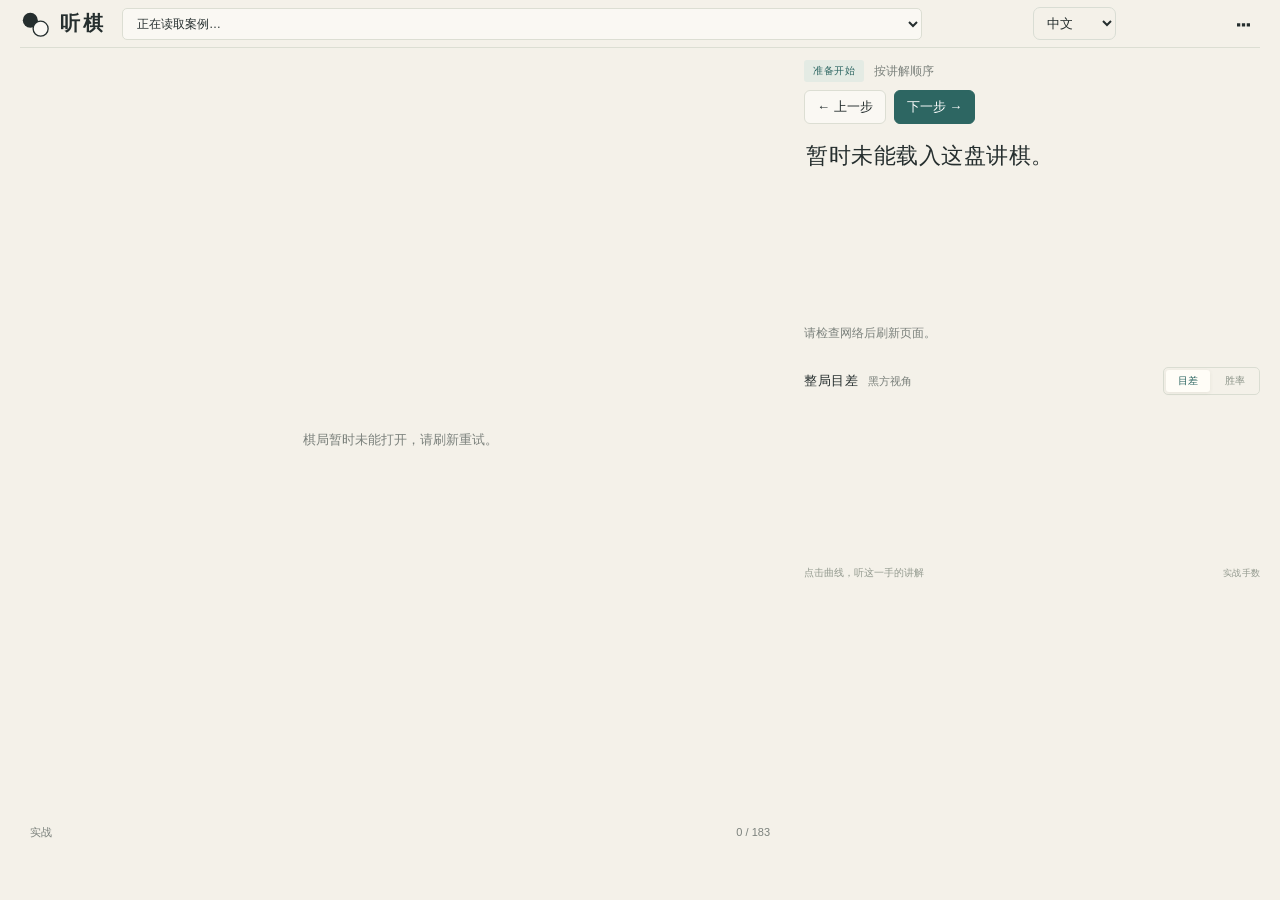
==== commit 9b818a45: "Load draft preservation fix without changing reviewed game data" ====
--- a/index.html
+++ b/index.html
@@ -59,6 +59,6 @@
   <p class="fine-print">原话与手数对应仍供人工审阅。讲者提到的AI数值保留在原文中，与图表的数据分别注明来源。</p>
 </dialog>
 <div id="notice" class="notice" role="status" hidden></div>
-<script type="module" src="app.mjs?v=20261025-layout1"></script>
+<script type="module" src="app.mjs?v=20261031-preserve1"></script>
 </body>
 </html>
--- a/styles.css
+++ b/styles.css
@@ -325,3 +325,7 @@
 }
 
 
+
+/* A long SGF tree must scroll inside its panel, never widen the grid. */
+.board-stage,.lecture-panel,#variation-tree,.tree-diagram{min-width:0;max-width:100%;}
+@media(max-width:950px){.workspace{grid-template-columns:minmax(0,1fr);}}
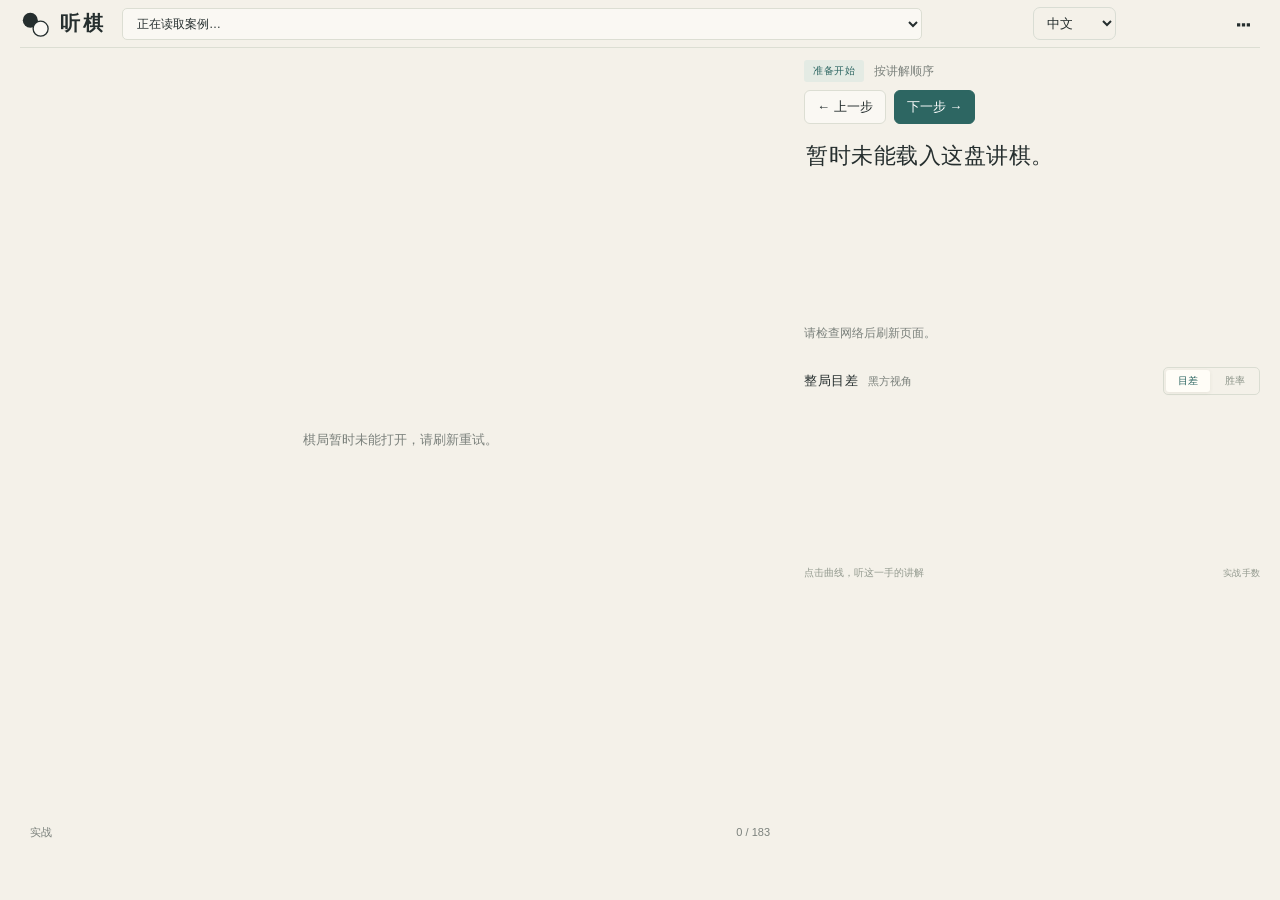
==== commit 2431bb8f: "Load draft preservation fix without changing reviewed game data" ====
--- a/index.html
+++ b/index.html
@@ -59,6 +59,6 @@
   <p class="fine-print">原话与手数对应仍供人工审阅。讲者提到的AI数值保留在原文中，与图表的数据分别注明来源。</p>
 </dialog>
 <div id="notice" class="notice" role="status" hidden></div>
-<script type="module" src="app.mjs?v=20261031-preserve1"></script>
+<script type="module" src="app.mjs?v=20261031-content2"></script>
 </body>
 </html>
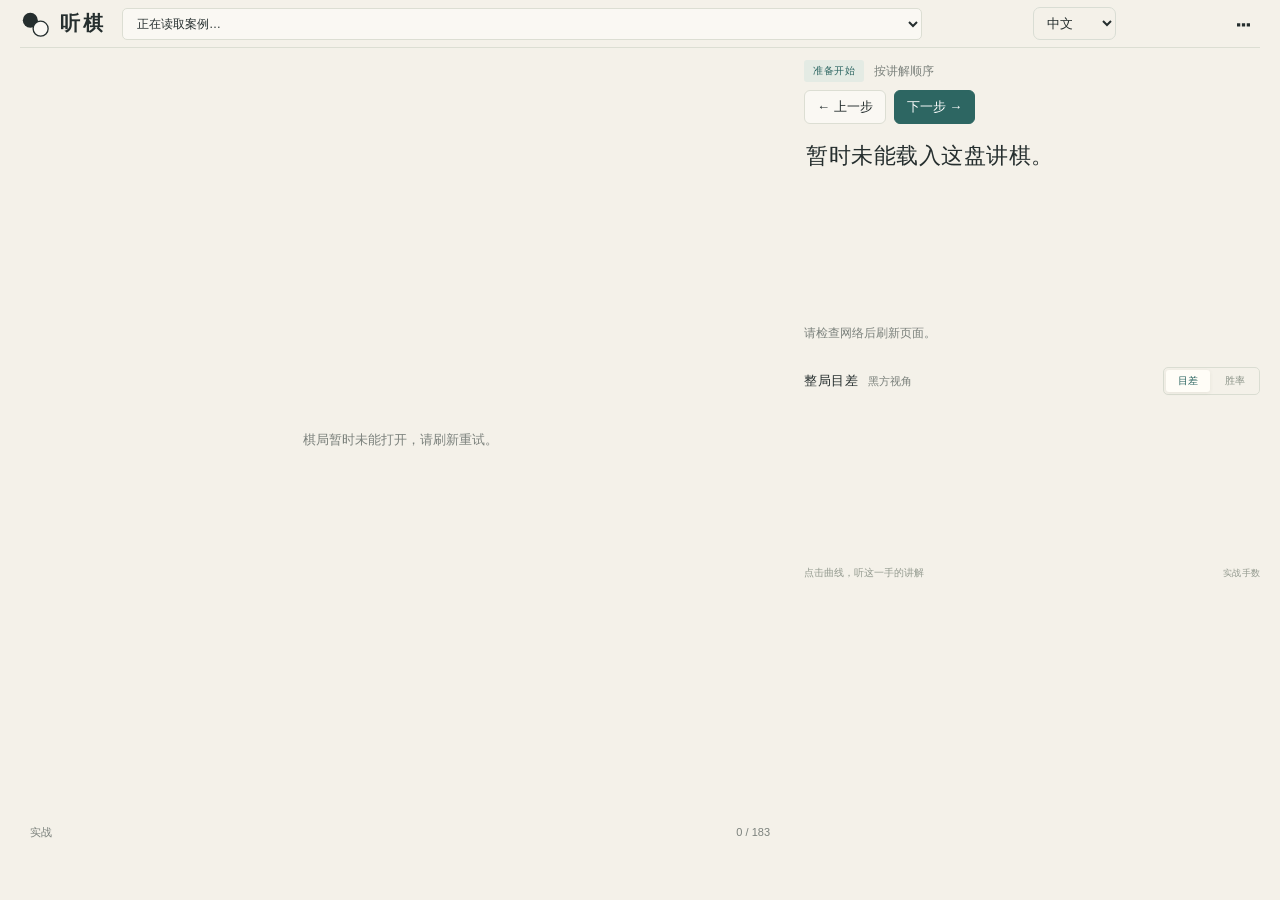
==== commit ce0f8075: "Load draft preservation fix without changing reviewed game data" ====
--- a/index.html
+++ b/index.html
@@ -59,6 +59,6 @@
   <p class="fine-print">原话与手数对应仍供人工审阅。讲者提到的AI数值保留在原文中，与图表的数据分别注明来源。</p>
 </dialog>
 <div id="notice" class="notice" role="status" hidden></div>
-<script type="module" src="app.mjs?v=20261031-content2"></script>
+<script type="module" src="app.mjs?v=20261031-opening3"></script>
 </body>
 </html>
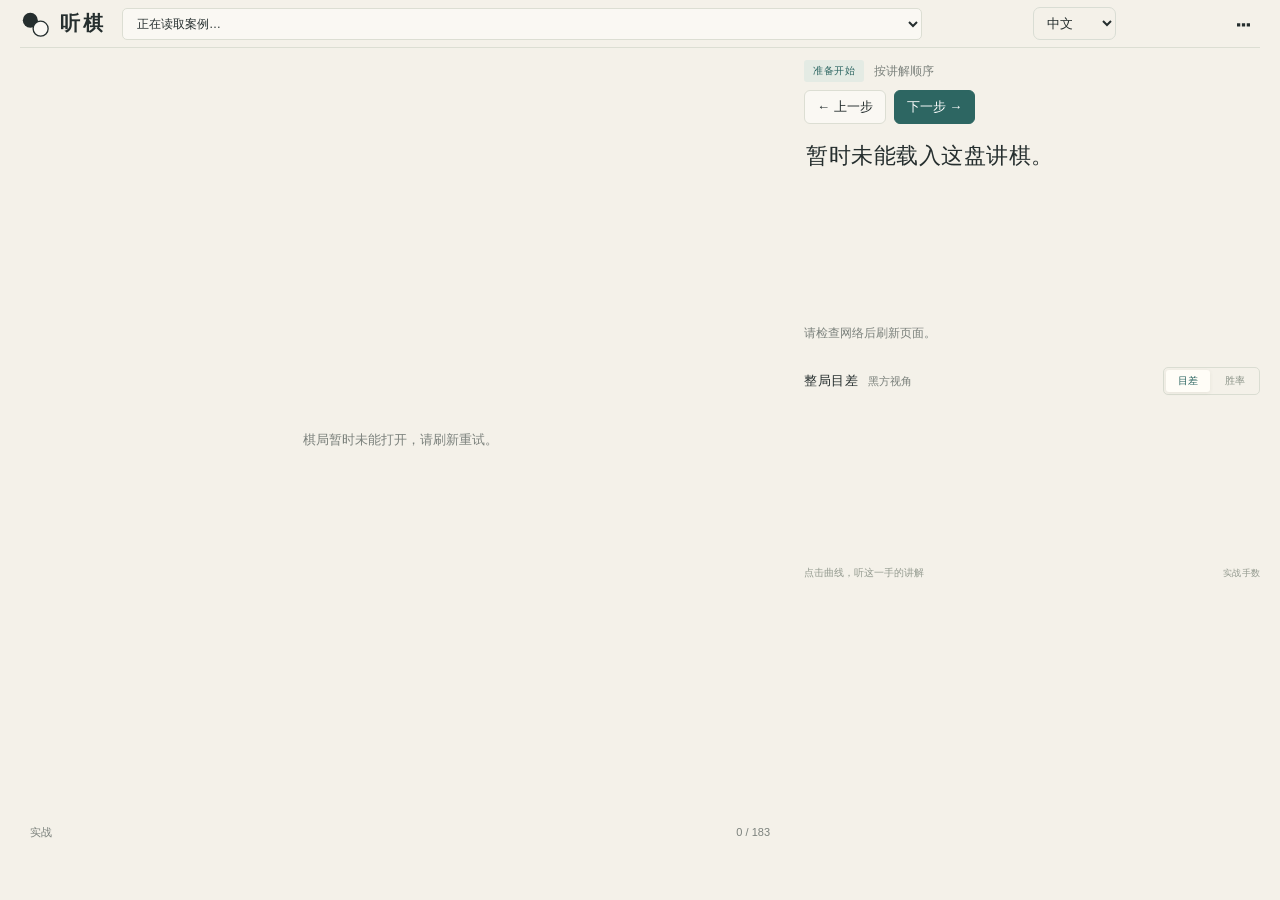
==== commit a9d56534: "Load draft preservation fix without changing reviewed game data" ====
--- a/index.html
+++ b/index.html
@@ -59,6 +59,6 @@
   <p class="fine-print">原话与手数对应仍供人工审阅。讲者提到的AI数值保留在原文中，与图表的数据分别注明来源。</p>
 </dialog>
 <div id="notice" class="notice" role="status" hidden></div>
-<script type="module" src="app.mjs?v=20261031-opening3"></script>
+<script type="module" src="app.mjs?v=20261031-opening4"></script>
 </body>
 </html>
